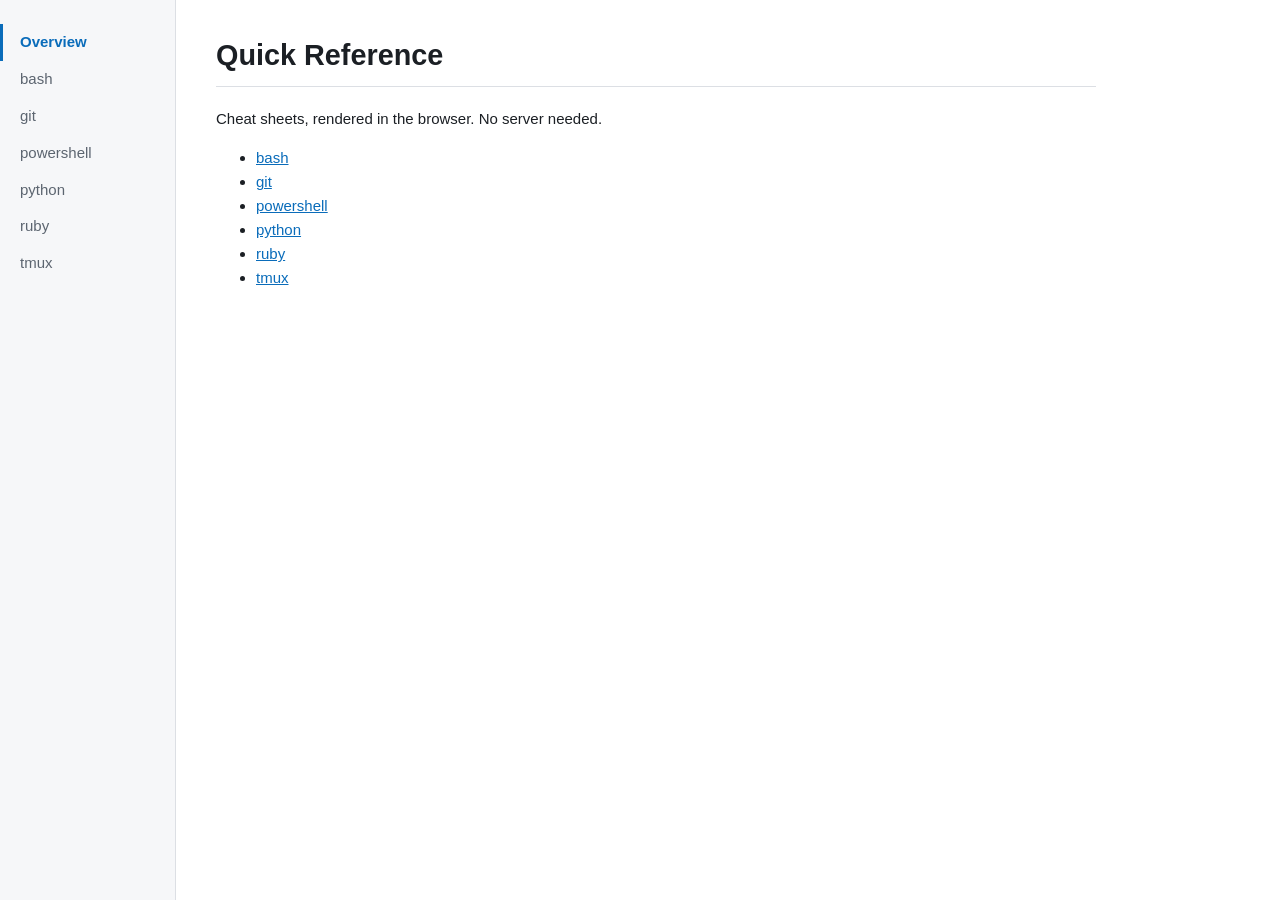
==== index.html @ a61a0293 "Attempt at rendering elegantly" ====
<!DOCTYPE html>
<html lang="en">
<head>
<meta charset="utf-8">
<meta name="viewport" content="width=device-width,initial-scale=1">
<title>Quick Reference</title>
<link rel="stylesheet" href="qr.css">
</head>
<body>
<nav id="nav"></nav>
<main id="main"></main>

<!-- Source Markdown, inlined so this page needs no server and no network.
     Edit the list below and re-paste it here to update. -->
<script id="md" type="text/markdown">
# Quick Reference

Cheat sheets, rendered in the browser. No server needed.

- [bash](bash.html)
- [git](git.html)
- [powershell](powershell.html)
- [python](python.html)
- [ruby](ruby.html)
- [tmux](tmux.html)
</script>

<script src="qr.js"></script>
</body>
</html>
---- qr.css ----
:root { --bg:#fff; --alt:#f6f7f9; --line:#dcdfe4; --fg:#1b1f24; --dim:#5c6570; --link:#0a6cba; }
@media (prefers-color-scheme:dark) {
  :root { --bg:#14181d; --alt:#1b2027; --line:#2c333c; --fg:#e3e7ec; --dim:#a2acb8; --link:#6cb6f5; }
}
* { box-sizing:border-box; }
body { margin:0; display:flex; background:var(--bg); color:var(--fg);
       font:15px/1.6 -apple-system,BlinkMacSystemFont,"Segoe UI",Roboto,Arial,sans-serif; }
nav { position:sticky; top:0; flex:0 0 11rem; height:100vh; padding:1.5rem 0;
      background:var(--alt); border-right:1px solid var(--line); overflow-y:auto; }
nav a { display:block; padding:.4rem 1.25rem; color:var(--dim); text-decoration:none; }
nav a:hover { color:var(--fg); }
nav a.on { color:var(--link); font-weight:600; box-shadow:inset 3px 0 var(--link); }
main { flex:1; min-width:0; padding:2rem 2.5rem 5rem; max-width:60rem; }
h1 { margin:0 0 1.25rem; padding-bottom:.5rem; font-size:1.8rem; border-bottom:1px solid var(--line); }
h2 { margin:2.25rem 0 .75rem; font-size:1.25rem; }
h3 { margin:1.5rem 0 .5rem; font-size:1.05rem; }
hr { margin:2rem 0; border:0; border-top:1px solid var(--line); }
table { width:100%; border-collapse:collapse; margin:1rem 0; font-size:.875rem; }
th { text-align:left; background:var(--alt); }
th, td { padding:.45rem .7rem; border:1px solid var(--line); vertical-align:top; }
td:first-child { white-space:nowrap; }
code { font:.855em ui-monospace,SFMono-Regular,Menlo,Consolas,monospace;
       background:var(--alt); padding:.1em .35em; border:1px solid var(--line); border-radius:4px; }
pre { margin:1rem 0; padding:.875rem 1rem; overflow-x:auto;
      background:var(--alt); border:1px solid var(--line); border-radius:6px; }
pre code { border:0; background:none; padding:0; font-size:13px; line-height:1.5; }
a { color:var(--link); }
@media (max-width:700px) {
  body { display:block; }
  nav { position:static; height:auto; display:flex; flex-wrap:wrap; padding:.5rem; }
  main { padding:1.25rem 1rem 3rem; }
  td:first-child { white-space:normal; }
}
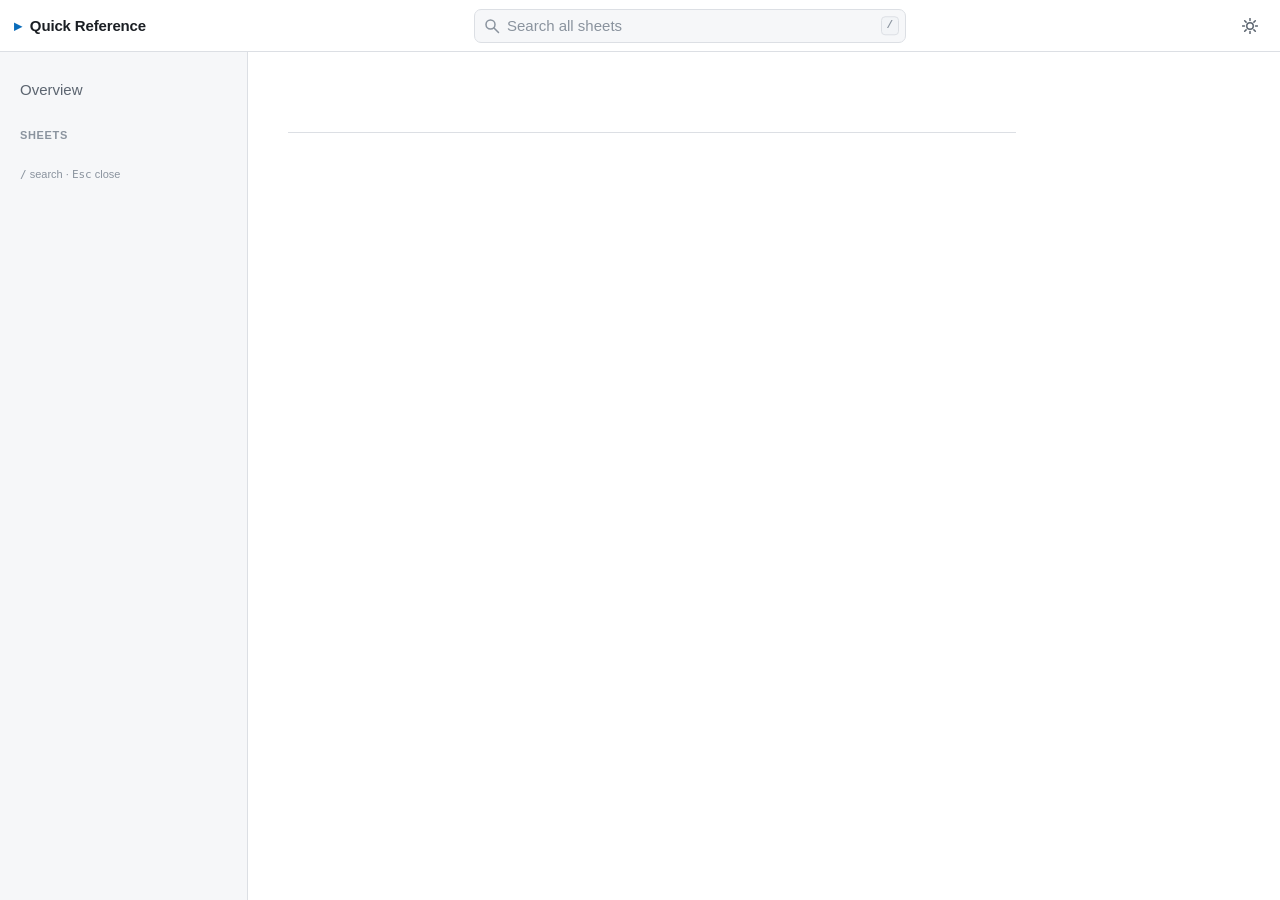
==== commit d8c8163b: "Attempt at rendering elegantly" ====
--- a/index.html
+++ b/index.html
@@ -1,30 +1,67 @@
 <!DOCTYPE html>
-<html lang="en">
+<html lang="en" data-theme="light">
 <head>
 <meta charset="utf-8">
-<meta name="viewport" content="width=device-width,initial-scale=1">
+<meta name="viewport" content="width=device-width, initial-scale=1">
 <title>Quick Reference</title>
-<link rel="stylesheet" href="qr.css">
+<meta name="description" content="Quick reference sheets for bash, git, python, ruby, powershell, and tmux.">
+<link rel="stylesheet" href="assets/site.css">
+<link rel="icon" href="data:image/svg+xml,<svg xmlns='http://www.w3.org/2000/svg' viewBox='0 0 16 16'><text y='13' font-size='14'>&#9656;</text></svg>">
 </head>
 <body>
-<nav id="nav"></nav>
-<main id="main"></main>
 
-<!-- Source Markdown, inlined so this page needs no server and no network.
-     Edit the list below and re-paste it here to update. -->
-<script id="md" type="text/markdown">
-# Quick Reference
+<a class="skip-link" href="#main">Skip to content</a>
 
-Cheat sheets, rendered in the browser. No server needed.
+<header class="topbar">
+  <button class="icon-btn nav-toggle" aria-label="Toggle navigation" aria-expanded="false">
+    <svg viewBox="0 0 16 16" aria-hidden="true"><path d="M1 3h14M1 8h14M1 13h14"/></svg>
+  </button>
 
-- [bash](bash.html)
-- [git](git.html)
-- [powershell](powershell.html)
-- [python](python.html)
-- [ruby](ruby.html)
-- [tmux](tmux.html)
-</script>
+  <a class="brand" href="#/">
+    <span class="brand-mark" aria-hidden="true">&#9656;</span>
+    <span class="brand-text">Quick Reference</span>
+  </a>
 
-<script src="qr.js"></script>
+  <div class="search-wrap">
+    <svg class="search-icon" viewBox="0 0 16 16" aria-hidden="true"><circle cx="6.5" cy="6.5" r="4.5"/><path d="M10 10l4.5 4.5"/></svg>
+    <input id="search" type="search" placeholder="Search all sheets" autocomplete="off"
+           spellcheck="false" role="combobox" aria-expanded="false" aria-controls="results" aria-label="Search all sheets">
+    <kbd class="search-hint">/</kbd>
+  </div>
+
+  <button class="icon-btn theme-btn" aria-label="Toggle color theme" title="Toggle color theme">
+    <svg class="icon-sun" viewBox="0 0 16 16" aria-hidden="true"><circle cx="8" cy="8" r="3.25"/><path d="M8 .5v2M8 13.5v2M.5 8h2M13.5 8h2M2.7 2.7l1.4 1.4M11.9 11.9l1.4 1.4M13.3 2.7l-1.4 1.4M4.1 11.9l-1.4 1.4"/></svg>
+    <svg class="icon-moon" viewBox="0 0 16 16" aria-hidden="true"><path d="M13.5 10.3A5.8 5.8 0 0 1 5.7 2.5a5.8 5.8 0 1 0 7.8 7.8z"/></svg>
+  </button>
+</header>
+
+<div id="results" class="results" role="listbox" hidden></div>
+
+<div class="layout">
+  <nav id="sidebar" class="sidebar" aria-label="Reference sheets">
+    <div class="sidebar-inner">
+      <a class="nav-home" href="#/">Overview</a>
+      <p class="nav-label">Sheets</p>
+      <ul id="doc-nav" class="doc-nav"></ul>
+      <p class="nav-foot">
+        <kbd>/</kbd> search &middot; <kbd>Esc</kbd> close
+      </p>
+    </div>
+  </nav>
+
+  <main id="main" class="main" tabindex="-1">
+    <article id="content" class="content" aria-busy="true"></article>
+    <nav id="pager" class="pager" aria-label="Adjacent sheets"></nav>
+  </main>
+
+  <aside id="toc" class="toc" aria-label="On this page"></aside>
+</div>
+
+<div class="scrim" hidden></div>
+
+<script src="assets/vendor/marked.min.js"></script>
+<script src="assets/vendor/highlight.min.js"></script>
+<script src="assets/vendor/hljs-powershell.min.js"></script>
+<script src="assets/site.js"></script>
 </body>
 </html>
--- a/assets/site.css
+++ b/assets/site.css
@@ -0,0 +1,433 @@
+/* Quick Reference — static site styles. No build step; plain CSS custom properties. */
+
+:root {
+  --bg:          #ffffff;
+  --bg-sunken:   #f6f7f9;
+  --bg-raised:   #ffffff;
+  --bg-hover:    #eceef1;
+  --border:      #dcdfe4;
+  --text:        #1b1f24;
+  --text-dim:    #5c6570;
+  --text-faint:  #8a939e;
+  --accent:      #0a6cba;
+  --accent-bg:   #e7f0f9;
+  --kbd-bg:      #f2f4f7;
+  --code-bg:     #f4f6f8;
+  --mark-bg:     #fff3b8;
+  --shadow:      0 1px 2px rgba(20,26,32,.06), 0 8px 24px rgba(20,26,32,.08);
+  --topbar-h:    3.25rem;
+  --sidebar-w:   15.5rem;
+  --toc-w:       14rem;
+  --content-w:   58rem;
+  --radius:      7px;
+  --mono: ui-monospace, SFMono-Regular, "SF Mono", Menlo, Consolas, "Liberation Mono", monospace;
+  --sans: -apple-system, BlinkMacSystemFont, "Segoe UI", Roboto, "Helvetica Neue", Arial, sans-serif;
+}
+
+[data-theme="dark"] {
+  --bg:          #14181d;
+  --bg-sunken:   #0f1216;
+  --bg-raised:   #1b2027;
+  --bg-hover:    #242b34;
+  --border:      #2c333c;
+  --text:        #e3e7ec;
+  --text-dim:    #a2acb8;
+  --text-faint:  #76818e;
+  --accent:      #6cb6f5;
+  --accent-bg:   #16293c;
+  --kbd-bg:      #232a33;
+  --code-bg:     #1a1f26;
+  --mark-bg:     #59491a;
+  --shadow:      0 1px 2px rgba(0,0,0,.4), 0 8px 24px rgba(0,0,0,.45);
+}
+
+* { box-sizing: border-box; }
+
+html { scroll-behavior: smooth; }
+@media (prefers-reduced-motion: reduce) { html { scroll-behavior: auto; } }
+
+body {
+  margin: 0;
+  background: var(--bg);
+  color: var(--text);
+  font: 15px/1.6 var(--sans);
+  -webkit-font-smoothing: antialiased;
+}
+
+a { color: var(--accent); text-decoration: none; }
+a:hover { text-decoration: underline; }
+
+svg { width: 1rem; height: 1rem; fill: none; stroke: currentColor; stroke-width: 1.5; stroke-linecap: round; stroke-linejoin: round; }
+
+.skip-link {
+  position: absolute; left: -9999px; top: 0; z-index: 100;
+  padding: .5rem .75rem; background: var(--accent); color: #fff; border-radius: 0 0 var(--radius) 0;
+}
+.skip-link:focus { left: 0; }
+
+:focus-visible { outline: 2px solid var(--accent); outline-offset: 2px; border-radius: 3px; }
+
+/* ---------- top bar ---------- */
+
+.topbar {
+  position: sticky; top: 0; z-index: 40;
+  display: flex; align-items: center; gap: .75rem;
+  height: var(--topbar-h); padding: 0 .875rem;
+  background: color-mix(in srgb, var(--bg) 88%, transparent);
+  backdrop-filter: saturate(180%) blur(8px);
+  border-bottom: 1px solid var(--border);
+}
+
+.brand { display: flex; align-items: center; gap: .5rem; color: var(--text); font-weight: 600; letter-spacing: -.01em; flex: none; }
+.brand:hover { text-decoration: none; }
+.brand-mark { color: var(--accent); }
+
+.icon-btn {
+  display: grid; place-items: center;
+  width: 2rem; height: 2rem; flex: none;
+  background: none; border: 1px solid transparent; border-radius: var(--radius);
+  color: var(--text-dim); cursor: pointer;
+}
+.icon-btn:hover { background: var(--bg-hover); color: var(--text); }
+
+.nav-toggle { display: none; }
+
+.theme-btn { margin-left: auto; }
+.icon-moon { display: none; }
+[data-theme="dark"] .icon-sun { display: none; }
+[data-theme="dark"] .icon-moon { display: block; }
+
+.search-wrap { position: relative; flex: 1 1 auto; max-width: 27rem; margin-left: auto; }
+.search-icon {
+  position: absolute; left: .6rem; top: 50%; transform: translateY(-50%);
+  color: var(--text-faint); pointer-events: none;
+}
+#search {
+  width: 100%; height: 2.125rem; padding: 0 2rem 0 2rem;
+  font: inherit; font-size: .9375rem; color: var(--text);
+  background: var(--bg-sunken); border: 1px solid var(--border); border-radius: var(--radius);
+  appearance: none;
+}
+#search::-webkit-search-cancel-button { display: none; }
+#search::placeholder { color: var(--text-faint); }
+#search:focus { outline: none; border-color: var(--accent); background: var(--bg-raised); }
+
+.search-hint {
+  position: absolute; right: .45rem; top: 50%; transform: translateY(-50%);
+  padding: .0625rem .3rem; font: 600 .6875rem/1.4 var(--mono);
+  color: var(--text-faint); background: var(--kbd-bg);
+  border: 1px solid var(--border); border-radius: 4px;
+}
+#search:focus ~ .search-hint, .search-wrap.filled .search-hint { display: none; }
+
+/* ---------- search results ---------- */
+
+.results {
+  position: fixed; z-index: 50;
+  top: calc(var(--topbar-h) + .25rem); right: .875rem;
+  width: min(34rem, calc(100vw - 1.75rem));
+  max-height: min(28rem, calc(100vh - var(--topbar-h) - 1.5rem));
+  overflow-y: auto; overscroll-behavior: contain;
+  background: var(--bg-raised); border: 1px solid var(--border);
+  border-radius: var(--radius); box-shadow: var(--shadow);
+}
+.result {
+  display: block; padding: .5rem .75rem;
+  border-bottom: 1px solid var(--border); color: var(--text);
+}
+.result:last-child { border-bottom: 0; }
+.result:hover, .result.active { background: var(--bg-hover); text-decoration: none; }
+.result-top { display: flex; align-items: baseline; gap: .5rem; }
+.result-doc {
+  flex: none; font: 600 .6875rem/1.5 var(--mono); text-transform: uppercase; letter-spacing: .04em;
+  color: var(--accent); background: var(--accent-bg); padding: 0 .3rem; border-radius: 3px;
+}
+.result-head { font-weight: 600; font-size: .875rem; }
+.result-text {
+  margin-top: .1875rem; font-size: .8125rem; color: var(--text-dim);
+  white-space: nowrap; overflow: hidden; text-overflow: ellipsis;
+}
+.result-text code { font-size: .75rem; background: none; padding: 0; border: 0; }
+.results mark { background: var(--mark-bg); color: inherit; border-radius: 2px; }
+.results-empty { padding: 1.25rem .75rem; text-align: center; color: var(--text-dim); font-size: .875rem; }
+.results-foot {
+  position: sticky; bottom: 0; padding: .375rem .75rem;
+  font-size: .75rem; color: var(--text-faint); text-align: right;
+  background: var(--bg-raised); border-top: 1px solid var(--border);
+}
+
+/* ---------- layout ---------- */
+
+.layout {
+  display: grid;
+  grid-template-columns: var(--sidebar-w) minmax(0, 1fr) var(--toc-w);
+  max-width: 100rem; margin: 0 auto;
+  align-items: start;
+}
+
+.sidebar {
+  position: sticky; top: var(--topbar-h);
+  height: calc(100vh - var(--topbar-h));
+  overflow-y: auto; overscroll-behavior: contain;
+  border-right: 1px solid var(--border);
+  background: var(--bg-sunken);
+}
+.sidebar-inner { padding: 1.25rem .75rem 2rem; }
+
+.nav-label, .nav-foot {
+  margin: 1.25rem .5rem .375rem;
+  font: 600 .6875rem/1.4 var(--sans); text-transform: uppercase; letter-spacing: .06em;
+  color: var(--text-faint);
+}
+.nav-foot { margin-top: 1.5rem; text-transform: none; letter-spacing: 0; font-weight: 400; }
+
+.nav-home, .doc-nav a {
+  display: flex; align-items: center; gap: .5rem;
+  padding: .375rem .5rem; border-radius: var(--radius);
+  color: var(--text-dim); font-size: .9375rem;
+}
+.nav-home:hover, .doc-nav a:hover { background: var(--bg-hover); color: var(--text); text-decoration: none; }
+.nav-home[aria-current], .doc-nav a[aria-current] {
+  background: var(--accent-bg); color: var(--accent); font-weight: 600;
+}
+.doc-nav { list-style: none; margin: 0; padding: 0; }
+.doc-nav .nav-icon { flex: none; width: 1.125rem; text-align: center; font: 600 .8125rem/1 var(--mono); color: var(--text-faint); }
+.doc-nav a[aria-current] .nav-icon { color: var(--accent); }
+
+.main { min-width: 0; padding: 2rem 2.5rem 5rem; }
+.content { max-width: var(--content-w); }
+
+.toc {
+  position: sticky; top: var(--topbar-h);
+  max-height: calc(100vh - var(--topbar-h));
+  overflow-y: auto; overscroll-behavior: contain;
+  padding: 2rem 1rem 2rem 0;
+  font-size: .8125rem;
+}
+.toc-title {
+  margin: 0 0 .5rem .625rem;
+  font: 600 .6875rem/1.4 var(--sans); text-transform: uppercase; letter-spacing: .06em; color: var(--text-faint);
+}
+.toc ul { list-style: none; margin: 0; padding: 0; }
+.toc a {
+  display: block; padding: .25rem .625rem;
+  color: var(--text-dim); border-left: 2px solid var(--border);
+  overflow: hidden; text-overflow: ellipsis; white-space: nowrap;
+}
+.toc a:hover { color: var(--text); text-decoration: none; }
+.toc a.active { color: var(--accent); border-left-color: var(--accent); font-weight: 600; background: var(--accent-bg); }
+.toc .lvl-3 a { padding-left: 1.375rem; font-size: .78125rem; }
+
+/* ---------- rendered markdown ---------- */
+
+.content h1 {
+  margin: 0 0 1.25rem; padding-bottom: .5rem;
+  font-size: 1.9rem; font-weight: 700; letter-spacing: -.02em; line-height: 1.2;
+  border-bottom: 1px solid var(--border);
+}
+.content h2 {
+  margin: 2.5rem 0 .875rem; padding-top: .25rem;
+  font-size: 1.3rem; font-weight: 650; letter-spacing: -.01em;
+  scroll-margin-top: calc(var(--topbar-h) + 1rem);
+}
+.content h3 {
+  margin: 1.75rem 0 .625rem; font-size: 1.0625rem; font-weight: 650;
+  scroll-margin-top: calc(var(--topbar-h) + 1rem);
+}
+.content h4 { margin: 1.25rem 0 .5rem; font-size: .9375rem; font-weight: 650; color: var(--text-dim); }
+
+.content p { margin: .75rem 0; }
+.content ul, .content ol { margin: .75rem 0; padding-left: 1.5rem; }
+.content li { margin: .25rem 0; }
+.content li > ul, .content li > ol { margin: .25rem 0; }
+
+.content hr { margin: 2.5rem 0; border: 0; border-top: 1px solid var(--border); }
+
+.content blockquote {
+  margin: 1rem 0; padding: .5rem .875rem;
+  border-left: 3px solid var(--accent); background: var(--accent-bg);
+  border-radius: 0 var(--radius) var(--radius) 0; color: var(--text-dim);
+}
+.content blockquote > :first-child { margin-top: 0; }
+.content blockquote > :last-child { margin-bottom: 0; }
+
+.content strong { font-weight: 650; color: var(--text); }
+
+/* inline code */
+.content :not(pre) > code {
+  padding: .1em .35em;
+  font: .855em/1.45 var(--mono);
+  background: var(--code-bg); border: 1px solid var(--border); border-radius: 4px;
+  word-break: break-word;
+}
+.content th :not(pre) > code, .content td :not(pre) > code { white-space: nowrap; }
+
+/* code blocks */
+.code-block { position: relative; margin: 1rem 0; }
+.content pre {
+  margin: 0; padding: .875rem 1rem; overflow-x: auto;
+  background: var(--code-bg); border: 1px solid var(--border); border-radius: var(--radius);
+  font: 13px/1.55 var(--mono); tab-size: 2;
+}
+.content pre code { font: inherit; background: none; border: 0; padding: 0; }
+.copy-btn {
+  position: absolute; top: .4375rem; right: .4375rem;
+  padding: .1875rem .4375rem; font: 500 .75rem/1.4 var(--sans);
+  color: var(--text-dim); background: var(--bg-raised);
+  border: 1px solid var(--border); border-radius: 5px; cursor: pointer;
+  opacity: 0; transition: opacity .12s;
+}
+.code-block:hover .copy-btn, .copy-btn:focus-visible { opacity: 1; }
+.copy-btn:hover { color: var(--text); background: var(--bg-hover); }
+.copy-btn.done { color: #16794c; border-color: #16794c; }
+[data-theme="dark"] .copy-btn.done { color: #5fd39b; border-color: #5fd39b; }
+
+/* tables — the dominant element in these sheets */
+.table-wrap { margin: 1rem 0; overflow-x: auto; border: 1px solid var(--border); border-radius: var(--radius); }
+.content table { width: 100%; border-collapse: collapse; font-size: .875rem; }
+.content thead th {
+  position: sticky; top: 0;
+  padding: .5rem .75rem; text-align: left; font-weight: 650; white-space: nowrap;
+  background: var(--bg-sunken); border-bottom: 1px solid var(--border);
+}
+.content tbody td { padding: .4375rem .75rem; border-bottom: 1px solid var(--border); vertical-align: top; }
+.content tbody tr:last-child td { border-bottom: 0; }
+.content tbody tr:hover { background: var(--bg-hover); }
+.content tbody td:first-child { white-space: nowrap; }
+
+/* heading anchors */
+.anchor {
+  margin-left: .375rem; color: var(--text-faint);
+  font-weight: 400; text-decoration: none; opacity: 0;
+}
+h2:hover .anchor, h3:hover .anchor, .anchor:focus-visible { opacity: 1; }
+.anchor:hover { color: var(--accent); text-decoration: none; }
+
+/* ---------- overview page ---------- */
+
+.hero { margin-bottom: 2rem; }
+.hero h1 { border: 0; padding: 0; margin-bottom: .375rem; }
+.hero p { margin: 0; color: var(--text-dim); font-size: 1.0625rem; }
+
+.card-grid {
+  display: grid; gap: .875rem;
+  grid-template-columns: repeat(auto-fill, minmax(15rem, 1fr));
+  margin: 0; padding: 0; list-style: none;
+}
+.card {
+  display: block; padding: 1rem 1.125rem;
+  background: var(--bg-raised); border: 1px solid var(--border); border-radius: var(--radius);
+  color: var(--text);
+}
+.card:hover { border-color: var(--accent); text-decoration: none; box-shadow: var(--shadow); }
+.card-head { display: flex; align-items: center; gap: .5rem; font-weight: 650; font-size: 1rem; }
+.card-mark { font: 600 .875rem/1 var(--mono); color: var(--accent); }
+.card p { margin: .375rem 0 .625rem; font-size: .875rem; color: var(--text-dim); }
+.card-meta { font: .75rem/1.4 var(--mono); color: var(--text-faint); }
+
+.card-sections { display: flex; flex-wrap: wrap; gap: .3125rem; margin-bottom: .75rem; }
+.chip {
+  padding: .0625rem .375rem;
+  font-size: .75rem; line-height: 1.5; color: var(--text-dim);
+  background: var(--bg-sunken); border: 1px solid var(--border); border-radius: 999px;
+}
+.card:hover .chip { border-color: var(--accent); color: var(--accent); }
+.chip-more { background: none; border-style: dashed; }
+
+/* ---------- pager ---------- */
+
+.pager {
+  display: flex; gap: .75rem; flex-wrap: wrap;
+  max-width: var(--content-w); margin-top: 3rem; padding-top: 1.25rem;
+  border-top: 1px solid var(--border);
+}
+.pager a {
+  flex: 1 1 12rem; padding: .625rem .875rem;
+  border: 1px solid var(--border); border-radius: var(--radius); color: var(--text);
+}
+.pager a:hover { border-color: var(--accent); text-decoration: none; }
+.pager .dir { display: block; font-size: .75rem; color: var(--text-faint); }
+.pager .name { font-weight: 600; }
+.pager .next { text-align: right; }
+
+/* ---------- states ---------- */
+
+.status { padding: 3rem 0; color: var(--text-dim); text-align: center; }
+.status code { font-family: var(--mono); font-size: .875rem; }
+.status-hint { font-size: .875rem; margin-top: .75rem; }
+.status-hint pre { display: inline-block; text-align: left; margin-top: .5rem; }
+
+.scrim { position: fixed; inset: 0; z-index: 30; background: rgba(10,14,18,.45); }
+
+/* ---------- responsive ---------- */
+
+@media (max-width: 1180px) {
+  .layout { grid-template-columns: var(--sidebar-w) minmax(0, 1fr); }
+  .toc { display: none; }
+  .main { padding: 2rem 2rem 5rem; }
+}
+
+@media (max-width: 800px) {
+  .layout { grid-template-columns: minmax(0, 1fr); }
+  .nav-toggle { display: grid; }
+  .brand-text { display: none; }
+  .search-wrap { max-width: none; }
+
+  .sidebar {
+    position: fixed; z-index: 35; top: var(--topbar-h); left: 0;
+    width: min(18rem, 82vw);
+    box-shadow: var(--shadow);
+    transform: translateX(-102%); transition: transform .18s ease;
+  }
+  .sidebar.open { transform: none; }
+  .main { padding: 1.5rem 1.125rem 4rem; }
+  .content h1 { font-size: 1.625rem; }
+  .content tbody td:first-child { white-space: normal; }
+}
+
+@media (prefers-reduced-motion: reduce) {
+  .sidebar { transition: none; }
+}
+
+/* ---------- print ---------- */
+
+@media print {
+  .topbar, .sidebar, .toc, .pager, .results, .copy-btn, .anchor, .scrim, .skip-link { display: none !important; }
+  .layout { display: block; max-width: none; }
+  .main { padding: 0; }
+  .content { max-width: none; }
+  body { font-size: 11pt; }
+  .table-wrap { overflow: visible; }
+  .content thead th { position: static; }
+  .content h2 { break-after: avoid; }
+  .table-wrap, .code-block, .content tr { break-inside: avoid; }
+}
+
+/* ---------- syntax highlighting (theme-aware, hljs class names) ---------- */
+
+.hljs-comment, .hljs-quote { color: #6a737d; font-style: italic; }
+.hljs-keyword, .hljs-selector-tag, .hljs-literal, .hljs-doctag, .hljs-name { color: #cf222e; }
+.hljs-string, .hljs-regexp, .hljs-addition, .hljs-attribute, .hljs-meta .hljs-string { color: #0a6640; }
+.hljs-number, .hljs-symbol, .hljs-bullet, .hljs-link { color: #0550ae; }
+.hljs-title, .hljs-section, .hljs-title.function_ { color: #6639ba; }
+.hljs-variable, .hljs-template-variable, .hljs-type, .hljs-built_in, .hljs-attr { color: #953800; }
+.hljs-meta { color: #57606a; }
+.hljs-deletion { color: #82071e; }
+.hljs-emphasis { font-style: italic; }
+.hljs-strong { font-weight: 600; }
+
+[data-theme="dark"] .hljs-comment, [data-theme="dark"] .hljs-quote { color: #8b949e; }
+[data-theme="dark"] .hljs-keyword, [data-theme="dark"] .hljs-selector-tag,
+[data-theme="dark"] .hljs-literal, [data-theme="dark"] .hljs-doctag, [data-theme="dark"] .hljs-name { color: #ff7b72; }
+[data-theme="dark"] .hljs-string, [data-theme="dark"] .hljs-regexp,
+[data-theme="dark"] .hljs-addition, [data-theme="dark"] .hljs-attribute,
+[data-theme="dark"] .hljs-meta .hljs-string { color: #7ee787; }
+[data-theme="dark"] .hljs-number, [data-theme="dark"] .hljs-symbol,
+[data-theme="dark"] .hljs-bullet, [data-theme="dark"] .hljs-link { color: #79c0ff; }
+[data-theme="dark"] .hljs-title, [data-theme="dark"] .hljs-section,
+[data-theme="dark"] .hljs-title.function_ { color: #d2a8ff; }
+[data-theme="dark"] .hljs-variable, [data-theme="dark"] .hljs-template-variable,
+[data-theme="dark"] .hljs-type, [data-theme="dark"] .hljs-built_in,
+[data-theme="dark"] .hljs-attr { color: #ffa657; }
+[data-theme="dark"] .hljs-meta { color: #8b949e; }
+[data-theme="dark"] .hljs-deletion { color: #ffdcd7; }
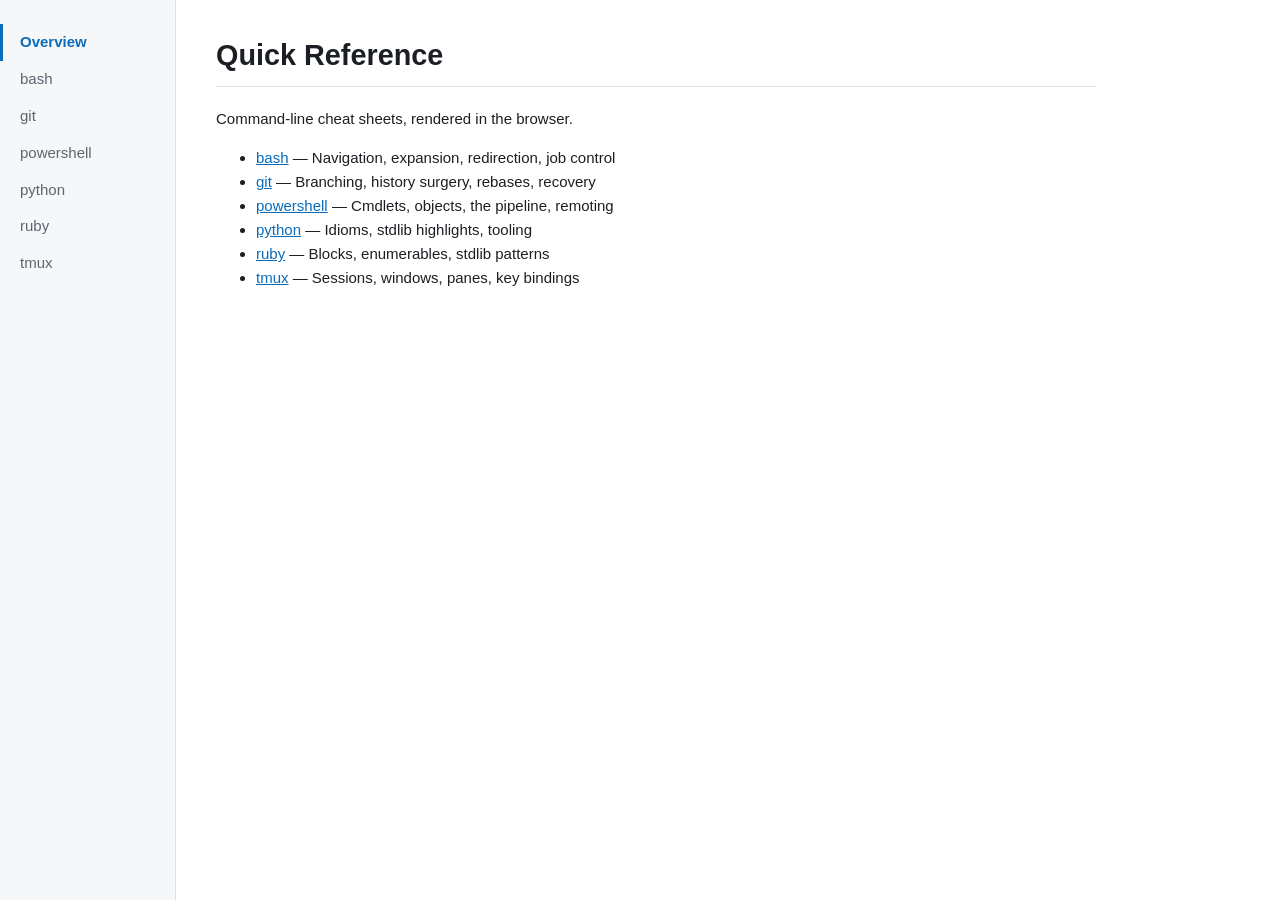
==== commit c455cfb8: "Reference the .md sheets instead of duplicating them Sheet pages were carrying a verbatim copy of th" ====
--- a/index.html
+++ b/index.html
@@ -1,67 +1,14 @@
 <!DOCTYPE html>
-<html lang="en" data-theme="light">
+<html lang="en">
 <head>
 <meta charset="utf-8">
-<meta name="viewport" content="width=device-width, initial-scale=1">
+<meta name="viewport" content="width=device-width,initial-scale=1">
 <title>Quick Reference</title>
-<meta name="description" content="Quick reference sheets for bash, git, python, ruby, powershell, and tmux.">
-<link rel="stylesheet" href="assets/site.css">
-<link rel="icon" href="data:image/svg+xml,<svg xmlns='http://www.w3.org/2000/svg' viewBox='0 0 16 16'><text y='13' font-size='14'>&#9656;</text></svg>">
+<link rel="stylesheet" href="qr.css">
 </head>
 <body>
-
-<a class="skip-link" href="#main">Skip to content</a>
-
-<header class="topbar">
-  <button class="icon-btn nav-toggle" aria-label="Toggle navigation" aria-expanded="false">
-    <svg viewBox="0 0 16 16" aria-hidden="true"><path d="M1 3h14M1 8h14M1 13h14"/></svg>
-  </button>
-
-  <a class="brand" href="#/">
-    <span class="brand-mark" aria-hidden="true">&#9656;</span>
-    <span class="brand-text">Quick Reference</span>
-  </a>
-
-  <div class="search-wrap">
-    <svg class="search-icon" viewBox="0 0 16 16" aria-hidden="true"><circle cx="6.5" cy="6.5" r="4.5"/><path d="M10 10l4.5 4.5"/></svg>
-    <input id="search" type="search" placeholder="Search all sheets" autocomplete="off"
-           spellcheck="false" role="combobox" aria-expanded="false" aria-controls="results" aria-label="Search all sheets">
-    <kbd class="search-hint">/</kbd>
-  </div>
-
-  <button class="icon-btn theme-btn" aria-label="Toggle color theme" title="Toggle color theme">
-    <svg class="icon-sun" viewBox="0 0 16 16" aria-hidden="true"><circle cx="8" cy="8" r="3.25"/><path d="M8 .5v2M8 13.5v2M.5 8h2M13.5 8h2M2.7 2.7l1.4 1.4M11.9 11.9l1.4 1.4M13.3 2.7l-1.4 1.4M4.1 11.9l-1.4 1.4"/></svg>
-    <svg class="icon-moon" viewBox="0 0 16 16" aria-hidden="true"><path d="M13.5 10.3A5.8 5.8 0 0 1 5.7 2.5a5.8 5.8 0 1 0 7.8 7.8z"/></svg>
-  </button>
-</header>
-
-<div id="results" class="results" role="listbox" hidden></div>
-
-<div class="layout">
-  <nav id="sidebar" class="sidebar" aria-label="Reference sheets">
-    <div class="sidebar-inner">
-      <a class="nav-home" href="#/">Overview</a>
-      <p class="nav-label">Sheets</p>
-      <ul id="doc-nav" class="doc-nav"></ul>
-      <p class="nav-foot">
-        <kbd>/</kbd> search &middot; <kbd>Esc</kbd> close
-      </p>
-    </div>
-  </nav>
-
-  <main id="main" class="main" tabindex="-1">
-    <article id="content" class="content" aria-busy="true"></article>
-    <nav id="pager" class="pager" aria-label="Adjacent sheets"></nav>
-  </main>
-
-  <aside id="toc" class="toc" aria-label="On this page"></aside>
-</div>
-
-<div class="scrim" hidden></div>
-
-<script src="assets/vendor/marked.min.js"></script>
-<script src="assets/vendor/highlight.min.js"></script>
-<script src="assets/vendor/hljs-powershell.min.js"></script>
-<script src="assets/site.js"></script>
+<nav id="nav"></nav>
+<main id="main"></main>
+<script src="qr.js"></script>
 </body>
 </html>
--- a/qr.css
+++ b/qr.css
@@ -0,0 +1,33 @@
+:root { --bg:#fff; --alt:#f6f7f9; --line:#dcdfe4; --fg:#1b1f24; --dim:#5c6570; --link:#0a6cba; }
+@media (prefers-color-scheme:dark) {
+  :root { --bg:#14181d; --alt:#1b2027; --line:#2c333c; --fg:#e3e7ec; --dim:#a2acb8; --link:#6cb6f5; }
+}
+* { box-sizing:border-box; }
+body { margin:0; display:flex; background:var(--bg); color:var(--fg);
+       font:15px/1.6 -apple-system,BlinkMacSystemFont,"Segoe UI",Roboto,Arial,sans-serif; }
+nav { position:sticky; top:0; flex:0 0 11rem; height:100vh; padding:1.5rem 0;
+      background:var(--alt); border-right:1px solid var(--line); overflow-y:auto; }
+nav a { display:block; padding:.4rem 1.25rem; color:var(--dim); text-decoration:none; }
+nav a:hover { color:var(--fg); }
+nav a.on { color:var(--link); font-weight:600; box-shadow:inset 3px 0 var(--link); }
+main { flex:1; min-width:0; padding:2rem 2.5rem 5rem; max-width:60rem; }
+h1 { margin:0 0 1.25rem; padding-bottom:.5rem; font-size:1.8rem; border-bottom:1px solid var(--line); }
+h2 { margin:2.25rem 0 .75rem; font-size:1.25rem; }
+h3 { margin:1.5rem 0 .5rem; font-size:1.05rem; }
+hr { margin:2rem 0; border:0; border-top:1px solid var(--line); }
+table { width:100%; border-collapse:collapse; margin:1rem 0; font-size:.875rem; }
+th { text-align:left; background:var(--alt); }
+th, td { padding:.45rem .7rem; border:1px solid var(--line); vertical-align:top; }
+td:first-child { white-space:nowrap; }
+code { font:.855em ui-monospace,SFMono-Regular,Menlo,Consolas,monospace;
+       background:var(--alt); padding:.1em .35em; border:1px solid var(--line); border-radius:4px; }
+pre { margin:1rem 0; padding:.875rem 1rem; overflow-x:auto;
+      background:var(--alt); border:1px solid var(--line); border-radius:6px; }
+pre code { border:0; background:none; padding:0; font-size:13px; line-height:1.5; }
+a { color:var(--link); }
+@media (max-width:700px) {
+  body { display:block; }
+  nav { position:static; height:auto; display:flex; flex-wrap:wrap; padding:.5rem; }
+  main { padding:1.25rem 1rem 3rem; }
+  td:first-child { white-space:normal; }
+}
